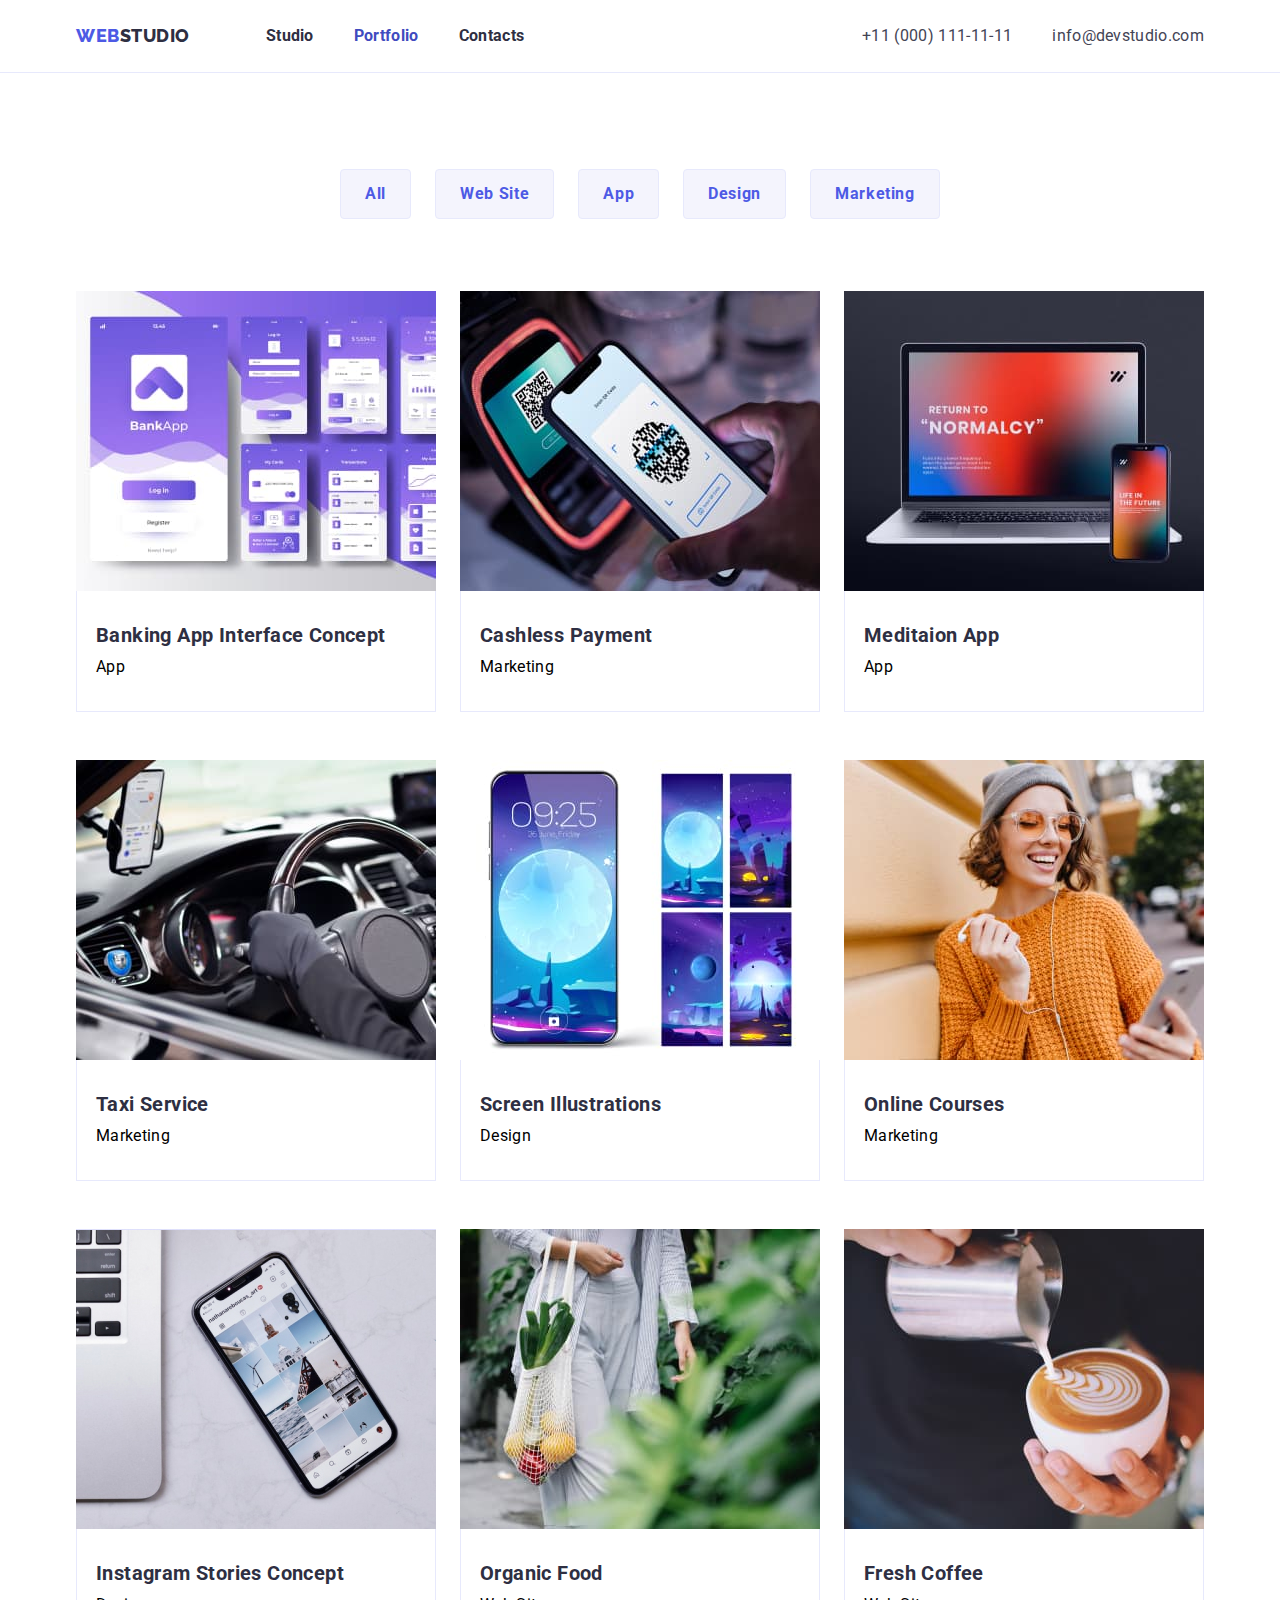
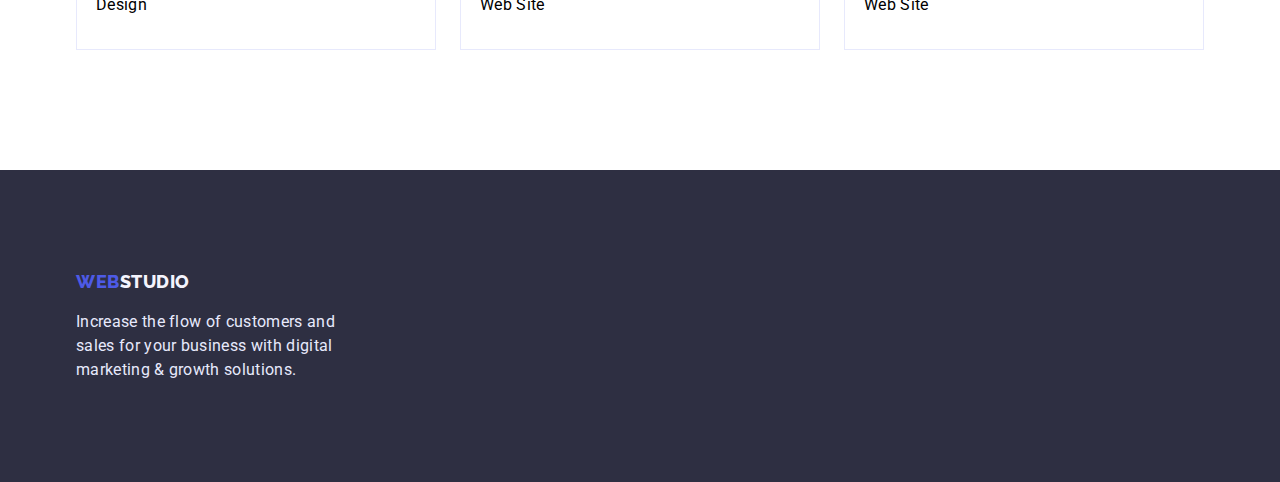
==== portfolio.html @ 806534f1 "Initial commit" ====
<!DOCTYPE html>
<html lang="en">
	<head>
		<meta charset="UTF-8" />
		<meta http-equiv="X-UA-Compatible" content="IE=edge" />
		<meta name="viewport" content="width=device-width, initial-scale=1.0" />
		<title>Портфоліо</title>
		<link rel="stylesheet" href="./css/normalize.css">
		<link rel="stylesheet" href="./css/styles.css" />
		<link rel="prdeconnect" href="https://fonts.googleapis.com" />
		<link rel="preconnect" href="https://fonts.gstatic.com" crossorigin />
		<link
			href="https://fonts.googleapis.com/css2?family=Raleway:wght@800&family=Roboto:wght@400;500;700;900&display=swap"
			rel="stylesheet" />
	</head>
	<body>
		<header class="header">
			<div class="header-container container">
				<nav class="header-menu">
					<a class="header-logo link" href="./index.html">
						<span>Web</span>
						Studio
					</a>
					<ul class="header-list list">
						<li class="header-item">
							<a class="header-link link" href="./index.html">Studio</a>
						</li>
						<li>
							<a class="header-link link current" href="./portfolio.html">Portfolio</a>
						</li>
						<li>
							<a class="header-link link" href="">Contacts</a>
						</li>
					</ul>
				</nav>
				<ul class="header-contacts list">
					<li>
						<a class="header-contacts-link link" href="tel:+11(000)111-11-11">+11 (000) 111-11-11</a>
					</li>
					<li>
						<a class="header-contacts-link link" href="mailto:info@devstudio.com">info@devstudio.com</a>
					</li>
				</ul>
			</div>
		</header>
		<main>
			<section class="portfolio section">
				<div class="portfolio-container container">
					<h1 class="portfolio-title hidden">Portfolio</h1>
					<ul class="portfolio-menu list">
						<li class="portfolio-menu-item">
							<button class="portfolio-menu-btn " type="button">All</button>
						</li>
						<li class="portfolio-menu-item">
							<button class="portfolio-menu-btn" type="button">Web Site</button>
						</li>
						<li class="portfolio-menu-item">
							<button class="portfolio-menu-btn" type="button">App</button>
						</li>
						<li class="portfolio-menu-item">
							<button class="portfolio-menu-btn" type="button">Design</button>
						</li>
						<li class="portfolio-menu-item">
							<button class="portfolio-menu-btn" type="button">Marketing</button>
						</li>
					</ul>
					<h2 class="portfolio-subtitle hidden">Portfolio List</h2>
					<ul  class="portfolio-list list">
						<li class="portfolio-list-item">
							<img src="./img/portfolio/portfolio-photo01.jpg" alt="Banking App Interface Concept" width="360" height="300px" />
							<div class="portfolio-list-wrap">
								<h3 class="portfolio-list-title subtitle">Banking App Interface Concept</h3>
								<p class="portfolio-list-text text">App</p>
							</div>
						</li>
						<li class="portfolio-list-item">
							<img src="./img/portfolio/portfolio-photo02.jpg" alt="Cashless Payment" width="360" height="300px"/>
							<div class="portfolio-list-wrap">
								<h3 class="portfolio-list-title subtitle">Cashless Payment</h3>
								<p class="portfolio-list-text text">Marketing</p>
							</div>
						</li>
						<li class="portfolio-list-item">
							<img src="./img/portfolio/portfolio-photo03.jpg" alt="Meditaion App" width="360" height="300px"/>
							<div class="portfolio-list-wrap">
								<h3 class="portfolio-list-title subtitle">Meditaion App</h3>
								<p class="portfolio-list-text text">App</p>
							</div>
						</li>
						<li class="portfolio-list-item">
							<img src="./img/portfolio/portfolio-photo04.jpg" alt="Taxi Service" width="360" height="300px"/>
							<div class="portfolio-list-wrap">
								<h3 class="portfolio-list-title subtitle">Taxi Service</h3>
								<p class="portfolio-list-text text">Marketing</p>
							</div>
						</li>
						<li class="portfolio-list-item">
							<img src="./img/portfolio/portfolio-photo05.jpg" alt="Screen Illustrations" width="360" height="300px"/>
							<div class="portfolio-list-wrap">
								<h3 class="portfolio-list-title subtitle">Screen Illustrations</h3>
								<p class="portfolio-list-text text">Design</p>
							</div>
						</li>
						<li class="portfolio-list-item">
							<img src="./img/portfolio/portfolio-photo06.jpg" alt="Online Courses" width="360" height="300px"/>
							<div class="portfolio-list-wrap">
								<h3 class="portfolio-list-title subtitle">Online Courses</h3>
								<p class="portfolio-list-text text">Marketing</p>
							</div>
						</li>
						<li class="portfolio-list-item">
							<img src="./img/portfolio/portfolio-photo07.jpg" alt="Instagram Stories Concept" width="360" height="300px"/>
							<div class="portfolio-list-wrap">
								<h3 class="portfolio-list-title subtitle">Instagram Stories Concept</h3>
								<p class="portfolio-list-text text">Design</p>
							</div>
						</li>
						<li class="portfolio-list-item">
							<img src="./img/portfolio/portfolio-photo08.jpg" alt="Organic Food" width="360" height="300px"/>
							<div class="portfolio-list-wrap">
								<h3 class="portfolio-list-title subtitle">Organic Food</h3>
								<p class="portfolio-list-text text">Web Site</p>
							</div>
						</li>
						<li class="portfolio-list-item">
							<img src="./img/portfolio/portfolio-photo09.jpg" alt="Fresh Coffee" width="360" height="300px"/>
							<div class="portfolio-list-wrap">
								<h3 class="portfolio-list-title subtitle">Fresh Coffee</h3>
								<p class="portfolio-list-text text">Web Site</p>
							</div>
						</li>
					</ul>
				</div>
			</section>
		</main>
		<footer class="footer">
			<div class="footer-container container	">
				<a class="footer-logo link" href="./index.html">
					<span>Web</span>
					Studio
				</a>
				<p class="footer-text text">
					Increase the flow of customers and sales for your business with digital marketing & growth solutions.
				</p>
			</div>
		</footer>
	</body>
</html>
---- css/styles.css ----
:root {
	--primary-brand: #4d5ae5;
	--dark: #2e2f42;
	--success: #31d0aa;
	--text: #434455;
	--subtitle: #8e8f99;
	--accent: #e7e9fc;
	--light: #f4f4fd;
	--active: #404bbf;
	--white: #fff;
}

p,
h1,
h2,
h3,
h4,
h5,
h6 {
	margin: 0;
}
ul,
ol{
	margin: 0;
	padding-left: 0;
	list-style: none;
}
button {
	padding: 0;
	border: none;
	border-radius: 4px;
	display: block;
}
img{
	display: block;
	max-width: 100%;
	height: auto;
}
body {
	font-family: "Roboto", sans-serif;
	color: var(--text-color);
	font-size: 16px;
}
.hidden {
	position: absolute;
	width: 1px;
	height: 1px;
	margin: -1px;
	border: 0;
	padding: 0;

	white-space: nowrap;
	clip-path: inset(100%);
	clip: rect(0 0 0 0);
	overflow: hidden;
}
.link {
	text-decoration: none;
}
.title {
	font-size: 36px;
	line-height: 1.11;
	letter-spacing: 0.02em;
	color: var(--dark);
}
.subtitle {
	font-size: 20px;
	line-height: 1.2;
	letter-spacing: 0.02em;
	color: var(--dark);
}
.text {
	line-height: 1.5;
	letter-spacing: 0.02em;
}
.container{
	max-width: 1158px;
	padding: 0 15px;
	margin: 0 auto;
}

/* ----------------HEADER------------- */

.header {
	border-bottom: 1px solid #E7E9FC;
	padding-top: 24px;	
	padding-bottom: 24px;
}
.header-container {
	display: flex;
	align-items: center;
	
}

.header-menu {
	display: flex;
	gap: 76px;
	align-items: center;
	margin-right: auto;
}
.header-logo {
	display: flex;
	font-family: "Raleway", sans-serif;
	font-weight: 800;
	font-size: 18px;
	line-height: 1.33;
	letter-spacing: 0.03em;
	text-transform: uppercase;
	color: var(--dark);
}
span {
	font-family: "Raleway", sans-serif;
	font-weight: 800;
	font-size: 18px;
	line-height: 1.33;
	letter-spacing: 0.03em;
	color: var(--primary-brand);
	
}
.header-list {
	display: flex;
	gap: 40px;
}

.header-item {
}
.header-link {
	font-weight: 700;
	line-height: 1.5;
	letter-spacing: 0.02em;
	color: var(--dark);
}
.current{
	color: var(--active);
}
.header-link:hover,
.header-link:focus {
	color: var(--primary-brand);
}
.header-contacts {
	display: flex;
	gap: 40px;
}
.header-contacts-link {
	line-height: 1.5;
	letter-spacing: 0.02em;
	color: var(--text);
}
.header-contacts-link:hover,
.header-contacts-link:focus {
	color: var(--primary-brand);
}
/* -------HERO------- */

.hero {
	background-color: var(--dark);
	padding-bottom: 188px;
	padding-top: 188px;
	text-align: center;
}
.hero-container {
	
}
.hero-title {
	font-size: 56px;
	line-height: 1.07;
	letter-spacing: 0.02em;
	color: var(--white);
	margin: 0 auto;
	margin-bottom: 48px;
	max-width: 500px;
}
.hero-button {
	font-family: inherit;
	font-weight: 700;
	font-size: 16px;
	line-height: 1.18;
	letter-spacing: 0.02em;
	color: var(--white);
	background-color: var(--primary-brand);
	box-shadow: 0px 4px 4px rgba(0, 0, 0, 0.15);
	border-radius: 4px;
	padding: 16px 32px;
	cursor: pointer;
	margin: 0 auto;
}
.hero-button:hover,
.hero-button:focus {
	background-color: var(--active);
}

/* -----------BENEFITS--------- */

.benefits {
	padding: 120px 0;
}
.benefits-container {
	
}
.benefits-title {
}
.benefits-list {
	display: flex;
	gap: 24px;
}
.benefits-item {
	max-width: 264px;
}
.benefits-item-title {
	margin-bottom: 8px;
}
.benefits-item-text {
}

/* -----------ABOUT--------- */

.about {
	padding-bottom: 120px;
}
.about-container {
	
}
.about-title {
	text-align: center;
	margin-bottom: 72px;
}
.about-list {
	display: flex;
	flex-wrap: wrap;
	gap: 24px;
}
.about-item {
	
}

/* -----------TEAM--------- */

.team {
	background-color: var(--light);
	padding: 120px 0;
}
.team-container {
}
.team-title {
	text-align: center;
	margin-bottom: 72px;
}

.team-list {
	display: flex;
	gap: 24px;
}
.team-list-wrap{
	padding: 32px 0;
	text-align: center;
}
.team-list-item {
	background-color: #fff;
	text-align: center;
	border-radius: 0px 0px 4px 4px;
}

.team-list-title {
	margin-bottom: 8px;
}

.team-list-text {
	
}


/* -----------FOOTER--------- */

.footer {
	background-color: var(--dark);
	padding-top: 100px;
	padding-bottom: 100px;	
}
.footer-container {
	
}
.footer-logo {
	display: flex;
	font-family: "Raleway", sans-serif;
	font-weight: 800;
	font-size: 18px;
	line-height: 1.33;
	letter-spacing: 0.03em;
	text-transform: uppercase;
	color: var(--light);
	margin-bottom: 16px;
}
.footer-text {
	color: var(--accent);
	max-width: 264px;
}

/* -----------PORTFOLIO--------- */

.portfolio {
	padding-top: 96px;
	padding-bottom: 120px;
}
.portfolio-container {
}
.portfolio-menu {
	display: flex;
	gap: 24px;
	justify-content: center;
	margin-bottom: 72px;
}
.portfolio-menu-item {
}
.portfolio-menu-btn {
	font-family: inherit;
	font-weight: 700;
	font-size: 16px;
	line-height: 1.5;
	letter-spacing: 0.04em;
	color: var(--primary-brand);
	background-color: var(--light);
	cursor: pointer;
	border: 1px solid #E7E9FC;
	border-radius: 4px;
	padding: 12px 24px;
}
.portfolio-menu-btn:hover,
.portfolio-menu-btn:focus {
	color: var(--white);
	background-color: var(--active);
	box-shadow: 0px 3px 1px rgba(0, 0, 0, 0.1), 0px 2px 1px rgba(0, 0, 0, 0.08), 0px 2px 2px rgba(0, 0, 0, 0.12);
	border-radius: 4px;
	border: none;
}
.portfolio-list {
	display: flex;
	flex-wrap: wrap;
	column-gap: 24px;
	row-gap: 48px;
}
.portfolio-list-item{
	width: calc((100% - 48px) / 3);	
}


.portfolio-list-wrap{
	border: 1px solid #E7E9FC;
	border-top: transparent;
	padding: 32px 19px;
}
.portfolio-list-title {
	margin-bottom: 8px;
}	
.portfolio-list-text {
	
}
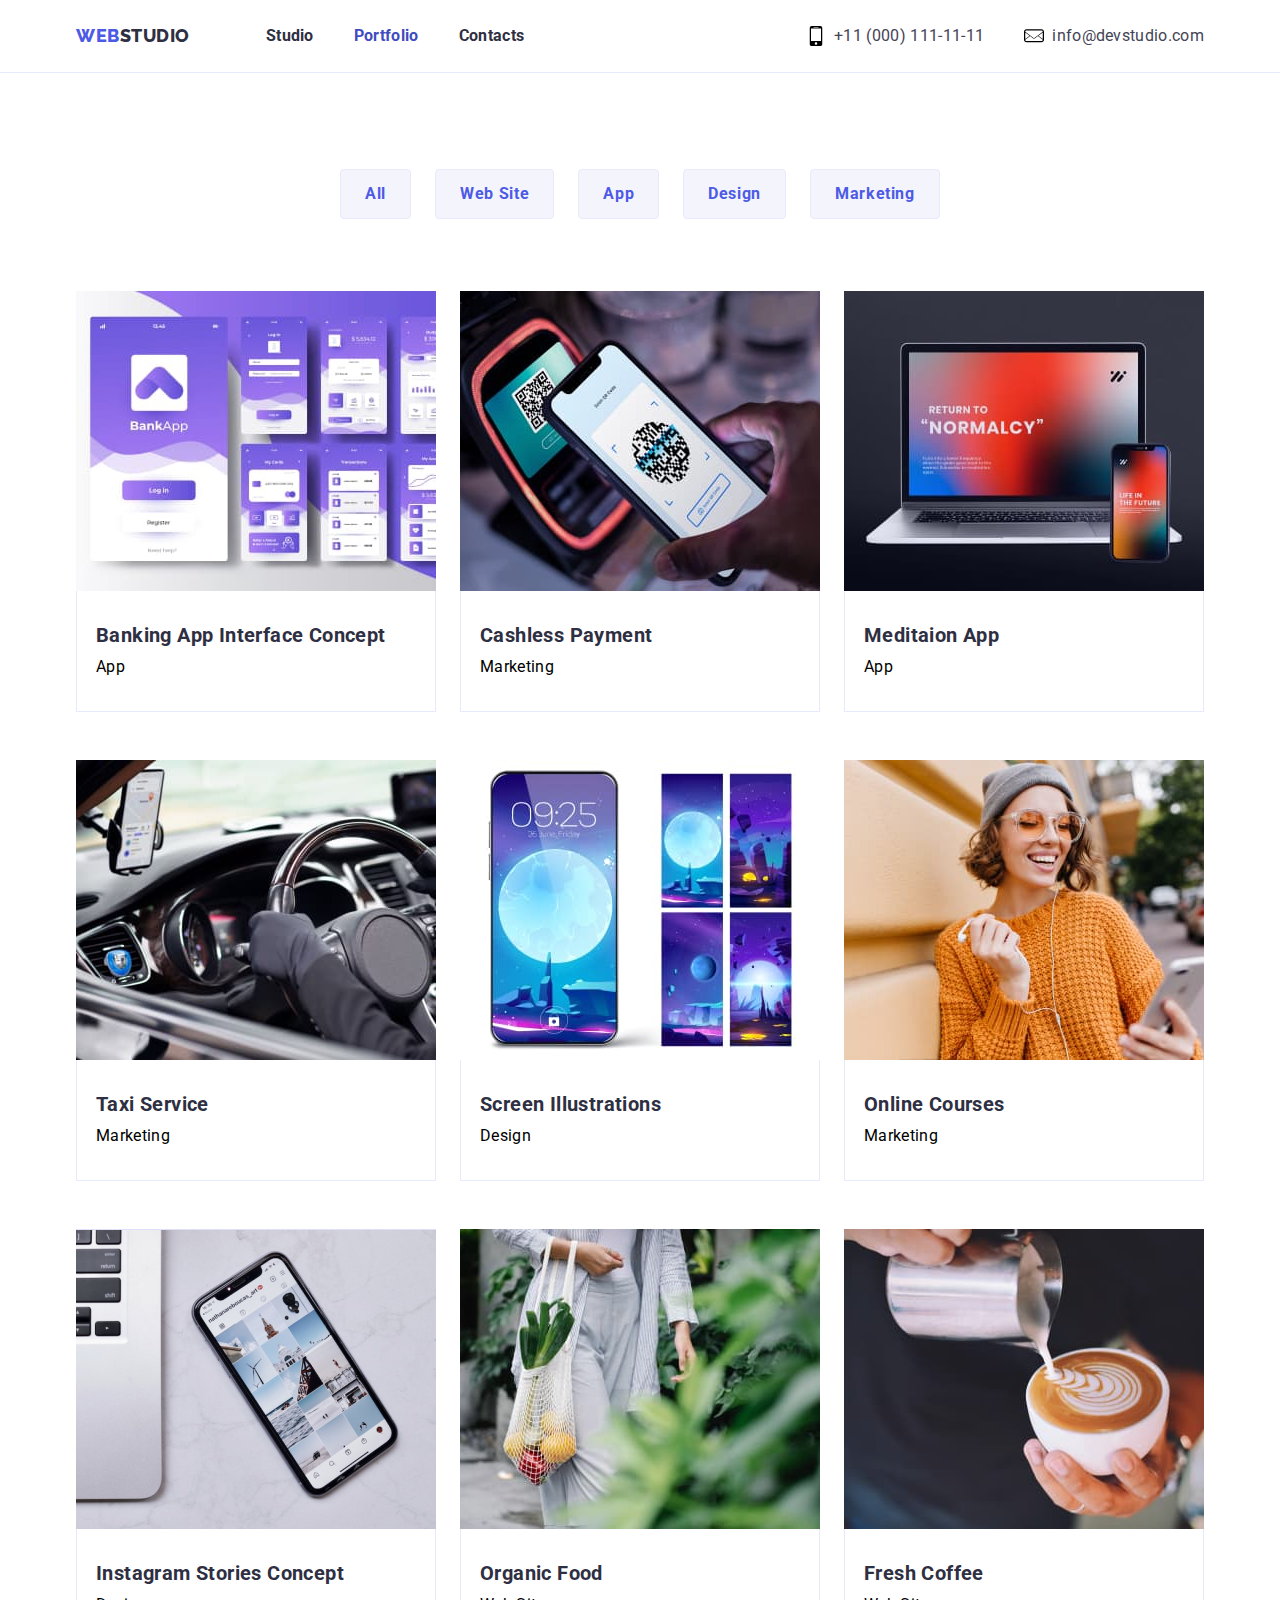
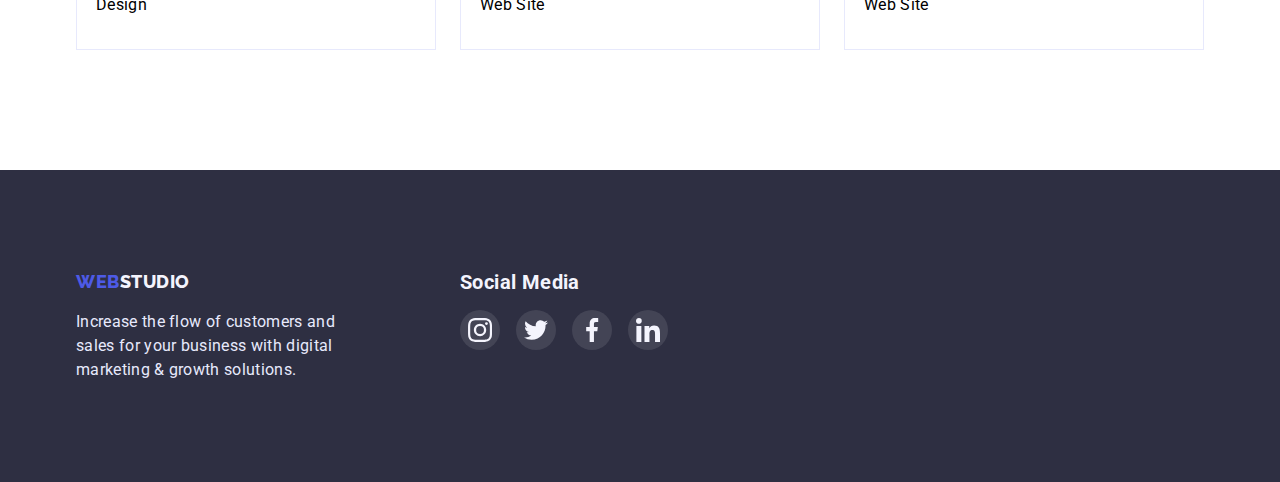
==== commit 920471fc: "Summary" ====
--- a/portfolio.html
+++ b/portfolio.html
@@ -5,7 +5,7 @@
 		<meta http-equiv="X-UA-Compatible" content="IE=edge" />
 		<meta name="viewport" content="width=device-width, initial-scale=1.0" />
 		<title>Портфоліо</title>
-		<link rel="stylesheet" href="./css/normalize.css">
+		<link rel="stylesheet" href="./css/normalize.css" />
 		<link rel="stylesheet" href="./css/styles.css" />
 		<link rel="prdeconnect" href="https://fonts.googleapis.com" />
 		<link rel="preconnect" href="https://fonts.gstatic.com" crossorigin />
@@ -14,7 +14,7 @@
 			rel="stylesheet" />
 	</head>
 	<body>
-		<header class="header">
+		<header class="header line">
 			<div class="header-container container">
 				<nav class="header-menu">
 					<a class="header-logo link" href="./index.html">
@@ -26,7 +26,7 @@
 							<a class="header-link link" href="./index.html">Studio</a>
 						</li>
 						<li>
-							<a class="header-link link current" href="./portfolio.html">Portfolio</a>
+							<a class="header-link link  current" href="./portfolio.html">Portfolio</a>
 						</li>
 						<li>
 							<a class="header-link link" href="">Contacts</a>
@@ -34,10 +34,10 @@
 					</ul>
 				</nav>
 				<ul class="header-contacts list">
-					<li>
+					<li class="header-contacts-item">
 						<a class="header-contacts-link link" href="tel:+11(000)111-11-11">+11 (000) 111-11-11</a>
 					</li>
-					<li>
+					<li class="header-contacts-item">
 						<a class="header-contacts-link link" href="mailto:info@devstudio.com">info@devstudio.com</a>
 					</li>
 				</ul>
@@ -49,7 +49,7 @@
 					<h1 class="portfolio-title hidden">Portfolio</h1>
 					<ul class="portfolio-menu list">
 						<li class="portfolio-menu-item">
-							<button class="portfolio-menu-btn " type="button">All</button>
+							<button class="portfolio-menu-btn" type="button">All</button>
 						</li>
 						<li class="portfolio-menu-item">
 							<button class="portfolio-menu-btn" type="button">Web Site</button>
@@ -65,65 +65,73 @@
 						</li>
 					</ul>
 					<h2 class="portfolio-subtitle hidden">Portfolio List</h2>
-					<ul  class="portfolio-list list">
+					<ul class="portfolio-list list">
 						<li class="portfolio-list-item">
-							<img src="./img/portfolio/portfolio-photo01.jpg" alt="Banking App Interface Concept" width="360" height="300px" />
+							<img
+								src="./img/portfolio/portfolio-photo01.jpg"
+								alt="Banking App Interface Concept"
+								width="360"
+								height="300px" />
 							<div class="portfolio-list-wrap">
 								<h3 class="portfolio-list-title subtitle">Banking App Interface Concept</h3>
 								<p class="portfolio-list-text text">App</p>
 							</div>
 						</li>
 						<li class="portfolio-list-item">
-							<img src="./img/portfolio/portfolio-photo02.jpg" alt="Cashless Payment" width="360" height="300px"/>
+							<img src="./img/portfolio/portfolio-photo02.jpg" alt="Cashless Payment" width="360" height="300px" />
 							<div class="portfolio-list-wrap">
 								<h3 class="portfolio-list-title subtitle">Cashless Payment</h3>
 								<p class="portfolio-list-text text">Marketing</p>
 							</div>
 						</li>
 						<li class="portfolio-list-item">
-							<img src="./img/portfolio/portfolio-photo03.jpg" alt="Meditaion App" width="360" height="300px"/>
+							<img src="./img/portfolio/portfolio-photo03.jpg" alt="Meditaion App" width="360" height="300px" />
 							<div class="portfolio-list-wrap">
 								<h3 class="portfolio-list-title subtitle">Meditaion App</h3>
 								<p class="portfolio-list-text text">App</p>
 							</div>
 						</li>
 						<li class="portfolio-list-item">
-							<img src="./img/portfolio/portfolio-photo04.jpg" alt="Taxi Service" width="360" height="300px"/>
+							<img src="./img/portfolio/portfolio-photo04.jpg" alt="Taxi Service" width="360" height="300px" />
 							<div class="portfolio-list-wrap">
 								<h3 class="portfolio-list-title subtitle">Taxi Service</h3>
 								<p class="portfolio-list-text text">Marketing</p>
 							</div>
 						</li>
 						<li class="portfolio-list-item">
-							<img src="./img/portfolio/portfolio-photo05.jpg" alt="Screen Illustrations" width="360" height="300px"/>
+							<img src="./img/portfolio/portfolio-photo05.jpg" alt="Screen Illustrations" width="360" height="300px" />
 							<div class="portfolio-list-wrap">
 								<h3 class="portfolio-list-title subtitle">Screen Illustrations</h3>
 								<p class="portfolio-list-text text">Design</p>
 							</div>
 						</li>
 						<li class="portfolio-list-item">
-							<img src="./img/portfolio/portfolio-photo06.jpg" alt="Online Courses" width="360" height="300px"/>
+							<img src="./img/portfolio/portfolio-photo06.jpg" alt="Online Courses" width="360" height="300px" />
 							<div class="portfolio-list-wrap">
 								<h3 class="portfolio-list-title subtitle">Online Courses</h3>
 								<p class="portfolio-list-text text">Marketing</p>
 							</div>
 						</li>
 						<li class="portfolio-list-item">
-							<img src="./img/portfolio/portfolio-photo07.jpg" alt="Instagram Stories Concept" width="360" height="300px"/>
+							<img
+								src="./img/portfolio/portfolio-photo07.jpg"
+								alt="Instagram Stories Concept"
+								width="360"
+								height="300px" />
 							<div class="portfolio-list-wrap">
 								<h3 class="portfolio-list-title subtitle">Instagram Stories Concept</h3>
 								<p class="portfolio-list-text text">Design</p>
 							</div>
 						</li>
 						<li class="portfolio-list-item">
-							<img src="./img/portfolio/portfolio-photo08.jpg" alt="Organic Food" width="360" height="300px"/>
+							<img src="./img/portfolio/portfolio-photo08.jpg" alt="Organic Food" width="360" height="300px" />
 							<div class="portfolio-list-wrap">
 								<h3 class="portfolio-list-title subtitle">Organic Food</h3>
 								<p class="portfolio-list-text text">Web Site</p>
 							</div>
 						</li>
 						<li class="portfolio-list-item">
-							<img src="./img/portfolio/portfolio-photo09.jpg" alt="Fresh Coffee" width="360" height="300px"/>
+							<img src="./img/portfolio/portfolio-photo09.jpg" alt="Fresh Coffee" width="360" height="300px" />
 							<div class="portfolio-list-wrap">
 								<h3 class="portfolio-list-title subtitle">Fresh Coffee</h3>
 								<p class="portfolio-list-text text">Web Site</p>
@@ -134,14 +142,49 @@
 			</section>
 		</main>
 		<footer class="footer">
-			<div class="footer-container container	">
-				<a class="footer-logo link" href="./index.html">
-					<span>Web</span>
-					Studio
-				</a>
-				<p class="footer-text text">
-					Increase the flow of customers and sales for your business with digital marketing & growth solutions.
-				</p>
+			<div class="footer-container container">
+				<div class="footer-wrap">
+					<a class="footer-logo link" href="./index.html">
+						<span>Web</span>
+						Studio
+					</a>
+					<p class="footer-text text">
+						Increase the flow of customers and sales for your business with digital marketing & growth solutions.
+					</p>
+					</div>
+				<div class="footer-soc">
+						<h2 class="footer-title subtitle">Social Media</h2>
+					<ul class="footer-list">
+						<li class="footer-item">
+							<a href="" class="footer-link">
+								<svg class="footer-icon"  width="24" height="24">
+									<use href="./img/symbol-defs .svg#icon-instagram"></use>
+								</svg>
+							</a>
+						</li>
+						<li class="footer-item">
+							<a href="" class="footer-link" >
+								<svg class="footer-icon" width="24" height="24">
+									<use href="./img/symbol-defs .svg#icon-twitter"></use>
+								</svg>
+							</a>
+						</li>
+						<li class="footer-item">
+							<a href="" class="footer-link" >
+								<svg class="footer-icon" width="24" height="24">
+									<use href="./img/symbol-defs .svg#icon-facebook"></use>
+								</svg>
+							</a>
+						</li>
+						<li class="footer-item">
+							<a href="" class="footer-link" >
+								<svg class="footer-icon" width="24" height="24">
+									<use href="./img/symbol-defs .svg#icon-linkedin"></use>
+								</svg>
+							</a>
+						</li>
+					</ul>
+				</div>
 			</div>
 		</footer>
 	</body>
--- a/css/styles.css
+++ b/css/styles.css
@@ -8,6 +8,8 @@
 	--light: #f4f4fd;
 	--active: #404bbf;
 	--white: #fff;
+	--social-hover: #404BBF;
+
 }
 
 p,
@@ -62,6 +64,7 @@
 	line-height: 1.11;
 	letter-spacing: 0.02em;
 	color: var(--dark);
+	text-align: center;
 }
 .subtitle {
 	font-size: 20px;
@@ -78,11 +81,12 @@
 	padding: 0 15px;
 	margin: 0 auto;
 }
-
+.line{
+	border-bottom: 1px solid #E7E9FC;
+}
 /* ----------------HEADER------------- */
 
 .header {
-	border-bottom: 1px solid #E7E9FC;
 	padding-top: 24px;	
 	padding-bottom: 24px;
 }
@@ -140,12 +144,38 @@
 .header-contacts {
 	display: flex;
 	gap: 40px;
+	
+}
+.header-contacts-item{
+	display: flex;
+	align-items: center;
+}
+.header-contacts-item:last-child::before{
+	content: '';
+	display: inline-block;
+	background-image: url('../img/svg/mail.svg');
+	background-size: contain;
+	margin-right: 8px;	
+	width: 20px;
+	height: 20px;
+}
+.header-contacts-item::before{
+	content: '';
+	display: inline-block;
+	background-image: url('../img/svg/mobile.svg');
+	background-size: contain;
+	margin-right: 8px;	
+	width: 20px;
+	height: 20px;
 }
 .header-contacts-link {
 	line-height: 1.5;
 	letter-spacing: 0.02em;
 	color: var(--text);
-}
+	
+}
+
+
 .header-contacts-link:hover,
 .header-contacts-link:focus {
 	color: var(--primary-brand);
@@ -157,6 +187,9 @@
 	padding-bottom: 188px;
 	padding-top: 188px;
 	text-align: center;
+	background-image: linear-gradient(rgba(46, 47, 66, 0.7), rgba(46, 47, 66, 0.7)), url(../img/hero/people-office.jpg);
+	max-width: 1440px;
+	margin: 0 auto;
 }
 .hero-container {
 	
@@ -202,6 +235,7 @@
 .benefits-list {
 	display: flex;
 	gap: 24px;
+	flex-wrap: wrap;
 }
 .benefits-item {
 	max-width: 264px;
@@ -210,6 +244,17 @@
 	margin-bottom: 8px;
 }
 .benefits-item-text {
+}
+.benefits-item-div {
+	background: #F4F4FD;
+	border-radius: 4px;
+	max-width: 264px;
+	padding: 24px 100px;
+	/* or using height*/
+	margin-bottom: 8px;
+}
+.benefits-item-icon{
+
 }
 
 /* -----------ABOUT--------- */
@@ -249,23 +294,93 @@
 .team-list {
 	display: flex;
 	gap: 24px;
+	flex-wrap: wrap;
 }
 .team-list-wrap{
 	padding: 32px 0;
 	text-align: center;
+	border-radius: 0px 0px 4px 4px;
+	background-color: #fff;
 }
 .team-list-item {
-	background-color: #fff;
-	text-align: center;
-	border-radius: 0px 0px 4px 4px;
-}
-
+	box-shadow: 0px 1px 6px rgba(46, 47, 66, 0.08), 0px 1px 1px rgba(46, 47, 66, 0.16), 0px 2px 1px rgba(46, 47, 66, 0.08);
+}
+.team-list-item > img{
+	height: 260px;
+}
 .team-list-title {
 	margin-bottom: 8px;
 }
-
-.team-list-text {
-	
+.team-list-text{
+	margin-bottom: 8px;		
+}
+.team-list-links {
+	display: flex;
+	gap: 24px;
+	max-width: 232px;
+	background-color: #fff;
+	margin: 0 auto;
+}
+.team-link-item{
+	border-radius: 50%;
+	width: 40px;
+	height: 40px;
+	background: var(--primary-brand);
+}
+.team-list-link {
+	width: 100%;
+	height: 100%;	
+	border-radius: 50%;
+	display: flex;
+	align-items: center;
+	justify-content: center;
+}
+.team-list-link:hover,
+.team-list-link:focus{
+	background-color: var(--social-hover);
+}
+.team-list-icon {
+	fill: var(--light);
+}
+
+/* -----------CUSTOMERS--------- */
+
+.customers{
+	padding-top: 120px;
+	padding-bottom: 120px;	
+}
+.customers-container {
+}
+.container {
+}
+.cistomers-title {
+	margin-bottom: 72px;
+}
+.title {
+}
+.cistomer-list {
+	display: flex;
+	gap: 24px;
+	justify-content: center;
+	
+
+}
+.customers-list-item {
+	width: 168px;
+	height: 88px;
+	border: 1px solid #8E8F99;
+	border-radius: 4px;
+	
+}
+.customers-list-link {
+	width: 100%;
+	height: 100%;
+	display: flex;
+	align-items: center;
+	justify-content: center;
+}
+.customers-list-icon {
+
 }
 
 
@@ -277,7 +392,7 @@
 	padding-bottom: 100px;	
 }
 .footer-container {
-	
+	display: flex;
 }
 .footer-logo {
 	display: flex;
@@ -293,6 +408,41 @@
 .footer-text {
 	color: var(--accent);
 	max-width: 264px;
+}
+.footer-soc{
+	margin-left: 120px;
+}
+.footer-list {
+	display: flex;
+	gap: 16px;
+	
+}
+
+.footer-title{
+	margin-bottom: 16px;
+	color: var(--light);
+}
+.footer-item {
+	
+	width: 40px;
+	height: 40px;
+	background-color: rgba(255, 255, 255, 0.1);
+	border-radius: 50%;
+}
+.footer-link {
+	width: 100%;
+	height: 100%;
+	display: flex;
+	align-items: center;
+	justify-content: center;
+	border-radius: 50%;
+}
+.footer-link:hover,
+.footer-link:focus{
+	background-color: var(--success);
+}
+.footer-icon {
+	fill: var(--light);
 }
 
 /* -----------PORTFOLIO--------- */
@@ -338,16 +488,19 @@
 	column-gap: 24px;
 	row-gap: 48px;
 }
-.portfolio-list-item{
-	width: calc((100% - 48px) / 3);	
-}
-
-
 .portfolio-list-wrap{
 	border: 1px solid #E7E9FC;
 	border-top: transparent;
 	padding: 32px 19px;
 }
+.portfolio-list-item{
+	width: calc((100% - 48px) / 3);	
+}
+.portfolio-list-item:hover{
+	box-shadow: 0px 1px 6px rgba(46, 47, 66, 0.08);
+}
+
+
 .portfolio-list-title {
 	margin-bottom: 8px;
 }	
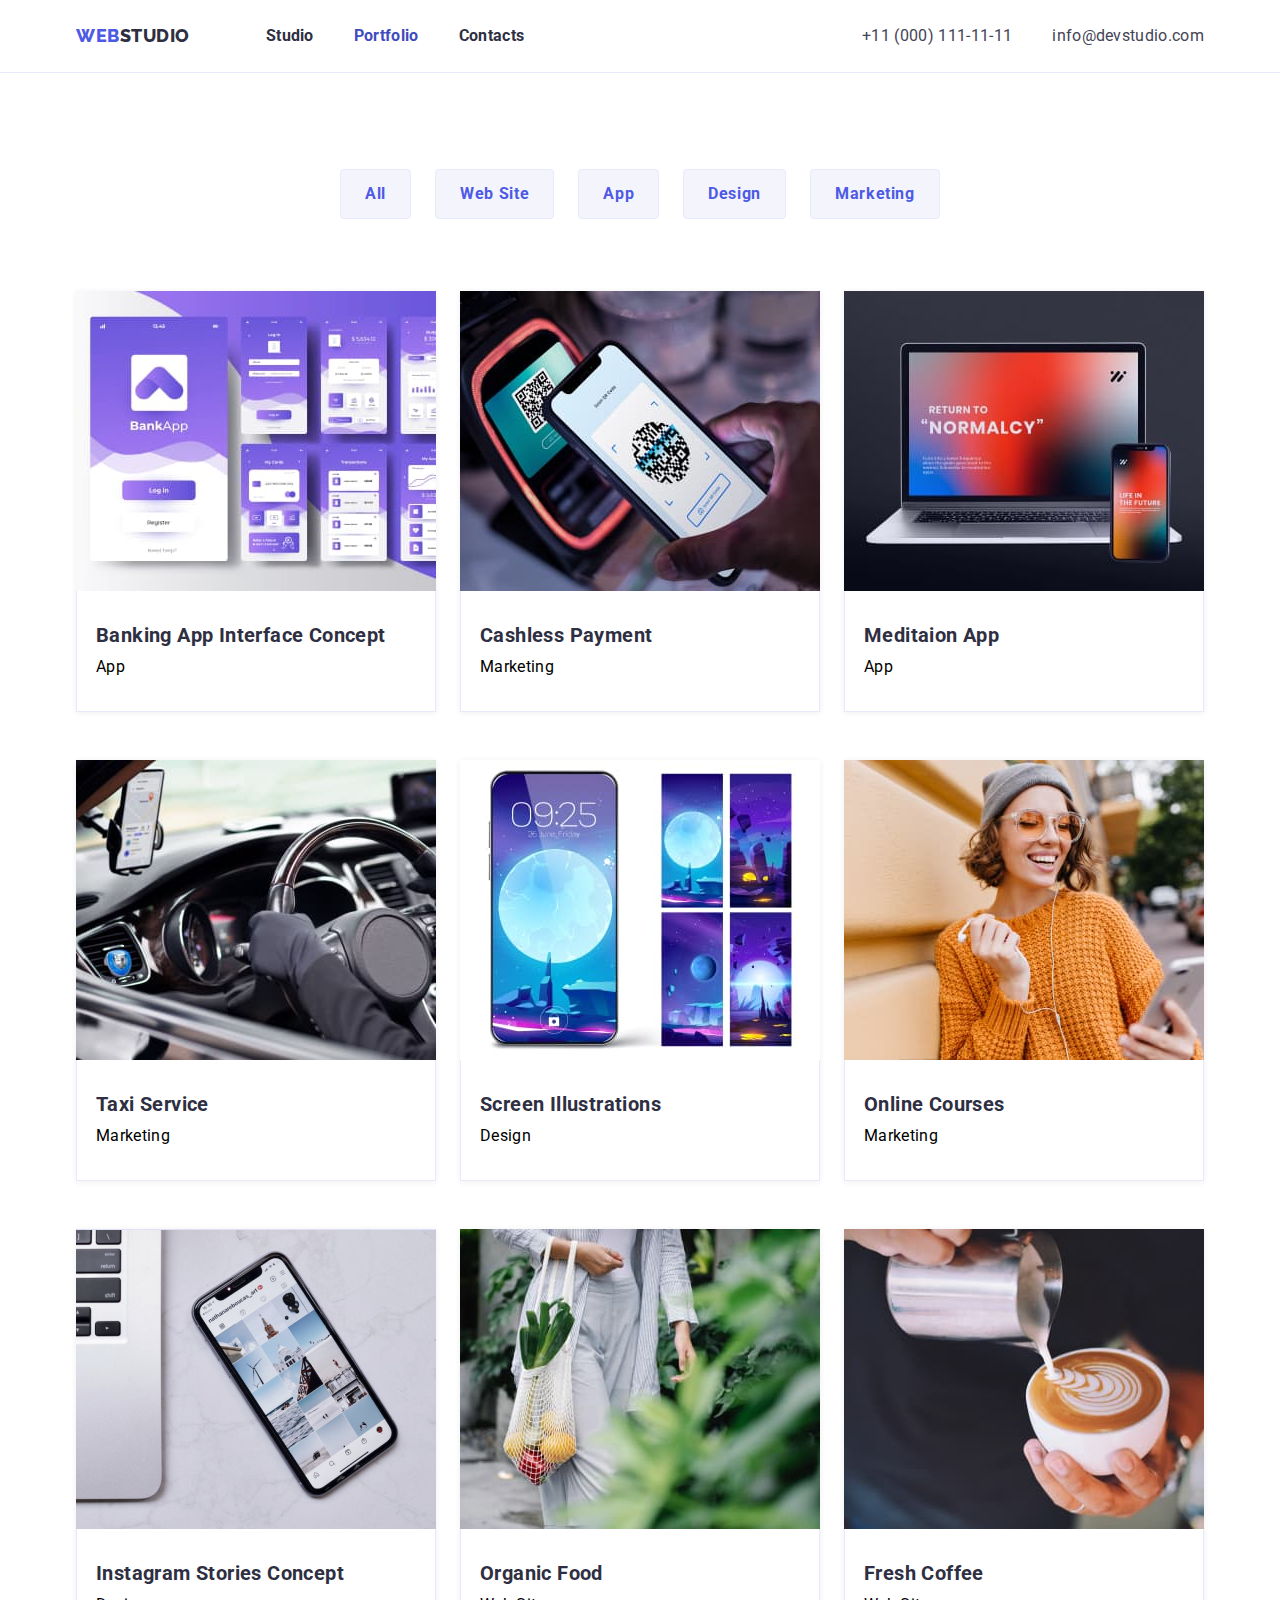
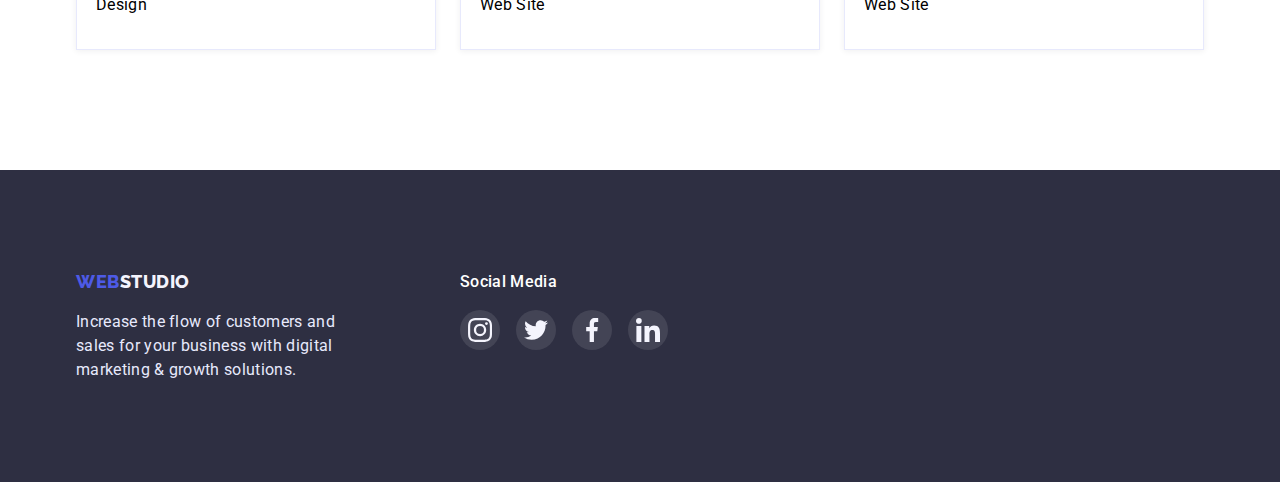
==== commit 4f81ddd2: "Summary02" ====
--- a/portfolio.html
+++ b/portfolio.html
@@ -26,7 +26,7 @@
 							<a class="header-link link" href="./index.html">Studio</a>
 						</li>
 						<li>
-							<a class="header-link link  current" href="./portfolio.html">Portfolio</a>
+							<a class="header-link link current" href="./portfolio.html">Portfolio</a>
 						</li>
 						<li>
 							<a class="header-link link" href="">Contacts</a>
@@ -67,75 +67,97 @@
 					<h2 class="portfolio-subtitle hidden">Portfolio List</h2>
 					<ul class="portfolio-list list">
 						<li class="portfolio-list-item">
-							<img
-								src="./img/portfolio/portfolio-photo01.jpg"
-								alt="Banking App Interface Concept"
-								width="360"
-								height="300px" />
-							<div class="portfolio-list-wrap">
-								<h3 class="portfolio-list-title subtitle">Banking App Interface Concept</h3>
-								<p class="portfolio-list-text text">App</p>
-							</div>
-						</li>
-						<li class="portfolio-list-item">
-							<img src="./img/portfolio/portfolio-photo02.jpg" alt="Cashless Payment" width="360" height="300px" />
-							<div class="portfolio-list-wrap">
-								<h3 class="portfolio-list-title subtitle">Cashless Payment</h3>
-								<p class="portfolio-list-text text">Marketing</p>
-							</div>
-						</li>
-						<li class="portfolio-list-item">
-							<img src="./img/portfolio/portfolio-photo03.jpg" alt="Meditaion App" width="360" height="300px" />
-							<div class="portfolio-list-wrap">
-								<h3 class="portfolio-list-title subtitle">Meditaion App</h3>
-								<p class="portfolio-list-text text">App</p>
-							</div>
-						</li>
-						<li class="portfolio-list-item">
-							<img src="./img/portfolio/portfolio-photo04.jpg" alt="Taxi Service" width="360" height="300px" />
-							<div class="portfolio-list-wrap">
-								<h3 class="portfolio-list-title subtitle">Taxi Service</h3>
-								<p class="portfolio-list-text text">Marketing</p>
-							</div>
-						</li>
-						<li class="portfolio-list-item">
-							<img src="./img/portfolio/portfolio-photo05.jpg" alt="Screen Illustrations" width="360" height="300px" />
-							<div class="portfolio-list-wrap">
-								<h3 class="portfolio-list-title subtitle">Screen Illustrations</h3>
-								<p class="portfolio-list-text text">Design</p>
-							</div>
-						</li>
-						<li class="portfolio-list-item">
-							<img src="./img/portfolio/portfolio-photo06.jpg" alt="Online Courses" width="360" height="300px" />
-							<div class="portfolio-list-wrap">
-								<h3 class="portfolio-list-title subtitle">Online Courses</h3>
-								<p class="portfolio-list-text text">Marketing</p>
-							</div>
-						</li>
-						<li class="portfolio-list-item">
-							<img
-								src="./img/portfolio/portfolio-photo07.jpg"
-								alt="Instagram Stories Concept"
-								width="360"
-								height="300px" />
-							<div class="portfolio-list-wrap">
-								<h3 class="portfolio-list-title subtitle">Instagram Stories Concept</h3>
-								<p class="portfolio-list-text text">Design</p>
-							</div>
-						</li>
-						<li class="portfolio-list-item">
-							<img src="./img/portfolio/portfolio-photo08.jpg" alt="Organic Food" width="360" height="300px" />
-							<div class="portfolio-list-wrap">
-								<h3 class="portfolio-list-title subtitle">Organic Food</h3>
-								<p class="portfolio-list-text text">Web Site</p>
-							</div>
-						</li>
-						<li class="portfolio-list-item">
-							<img src="./img/portfolio/portfolio-photo09.jpg" alt="Fresh Coffee" width="360" height="300px" />
-							<div class="portfolio-list-wrap">
-								<h3 class="portfolio-list-title subtitle">Fresh Coffee</h3>
-								<p class="portfolio-list-text text">Web Site</p>
-							</div>
+							<a href="" class="portfolio-list-link link">
+								<img
+									src="./img/portfolio/portfolio-photo01.jpg"
+									alt="Banking App Interface Concept"
+									width="360"
+									height="300px" />
+								<div class="portfolio-list-wrap">
+									<h3 class="portfolio-list-title subtitle">Banking App Interface Concept</h3>
+									<p class="portfolio-list-text text">App</p>
+								</div>
+							</a>
+						</li>
+						<li class="portfolio-list-item">
+							<a href="" class="portfolio-list-link link">
+								<img src="./img/portfolio/portfolio-photo02.jpg" alt="Cashless Payment" width="360" height="300px" />
+								<div class="portfolio-list-wrap">
+									<h3 class="portfolio-list-title subtitle">Cashless Payment</h3>
+									<p class="portfolio-list-text text">Marketing</p>
+								</div>
+							</a>
+						</li>
+						<li class="portfolio-list-item">
+							<a href="" class="portfolio-list-link link">
+								<img src="./img/portfolio/portfolio-photo03.jpg" alt="Meditaion App" width="360" height="300px" />
+								<div class="portfolio-list-wrap">
+									<h3 class="portfolio-list-title subtitle">Meditaion App</h3>
+									<p class="portfolio-list-text text">App</p>
+								</div>
+							</a>
+						</li>
+						<li class="portfolio-list-item">
+							<a href="" class="portfolio-list-link link">
+								<img src="./img/portfolio/portfolio-photo04.jpg" alt="Taxi Service" width="360" height="300px" />
+								<div class="portfolio-list-wrap">
+									<h3 class="portfolio-list-title subtitle">Taxi Service</h3>
+									<p class="portfolio-list-text text">Marketing</p>
+								</div>
+							</a>
+						</li>
+						<li class="portfolio-list-item">
+							<a href="" class="portfolio-list-link link">
+								<img
+									src="./img/portfolio/portfolio-photo05.jpg"
+									alt="Screen Illustrations"
+									width="360"
+									height="300px" />
+								<div class="portfolio-list-wrap">
+									<h3 class="portfolio-list-title subtitle">Screen Illustrations</h3>
+									<p class="portfolio-list-text text">Design</p>
+								</div>
+							</a>
+						</li>
+						<li class="portfolio-list-item">
+							<a href="" class="portfolio-list-link link">
+								<img src="./img/portfolio/portfolio-photo06.jpg" alt="Online Courses" width="360" height="300px" />
+								<div class="portfolio-list-wrap">
+									<h3 class="portfolio-list-title subtitle">Online Courses</h3>
+									<p class="portfolio-list-text text">Marketing</p>
+								</div>
+							</a>
+						</li>
+						<li class="portfolio-list-item">
+							<a href="" class="portfolio-list-link link">
+								<img
+									src="./img/portfolio/portfolio-photo07.jpg"
+									alt="Instagram Stories Concept"
+									width="360"
+									height="300px" />
+								<div class="portfolio-list-wrap">
+									<h3 class="portfolio-list-title subtitle">Instagram Stories Concept</h3>
+									<p class="portfolio-list-text text">Design</p>
+								</div>
+							</a>
+						</li>
+						<li class="portfolio-list-item">
+							<a href="" class="portfolio-list-link link">
+								<img src="./img/portfolio/portfolio-photo08.jpg" alt="Organic Food" width="360" height="300px" />
+								<div class="portfolio-list-wrap">
+									<h3 class="portfolio-list-title subtitle">Organic Food</h3>
+									<p class="portfolio-list-text text">Web Site</p>
+								</div>
+							</a>
+						</li>
+						<li class="portfolio-list-item">
+							<a href="" class="portfolio-list-link link">
+								<img src="./img/portfolio/portfolio-photo09.jpg" alt="Fresh Coffee" width="360" height="300px" />
+								<div class="portfolio-list-wrap">
+									<h3 class="portfolio-list-title subtitle">Fresh Coffee</h3>
+									<p class="portfolio-list-text text">Web Site</p>
+								</div>
+							</a>
 						</li>
 					</ul>
 				</div>
@@ -151,33 +173,33 @@
 					<p class="footer-text text">
 						Increase the flow of customers and sales for your business with digital marketing & growth solutions.
 					</p>
-					</div>
+				</div>
 				<div class="footer-soc">
-						<h2 class="footer-title subtitle">Social Media</h2>
+					<h2 class="footer-title subtitle">Social Media</h2>
 					<ul class="footer-list">
 						<li class="footer-item">
 							<a href="" class="footer-link">
-								<svg class="footer-icon"  width="24" height="24">
+								<svg class="footer-icon" width="24" height="24">
 									<use href="./img/symbol-defs .svg#icon-instagram"></use>
 								</svg>
 							</a>
 						</li>
 						<li class="footer-item">
-							<a href="" class="footer-link" >
+							<a href="" class="footer-link">
 								<svg class="footer-icon" width="24" height="24">
 									<use href="./img/symbol-defs .svg#icon-twitter"></use>
 								</svg>
 							</a>
 						</li>
 						<li class="footer-item">
-							<a href="" class="footer-link" >
+							<a href="" class="footer-link">
 								<svg class="footer-icon" width="24" height="24">
 									<use href="./img/symbol-defs .svg#icon-facebook"></use>
 								</svg>
 							</a>
 						</li>
 						<li class="footer-item">
-							<a href="" class="footer-link" >
+							<a href="" class="footer-link">
 								<svg class="footer-icon" width="24" height="24">
 									<use href="./img/symbol-defs .svg#icon-linkedin"></use>
 								</svg>
--- a/css/styles.css
+++ b/css/styles.css
@@ -8,8 +8,7 @@
 	--light: #f4f4fd;
 	--active: #404bbf;
 	--white: #fff;
-	--social-hover: #404BBF;
-
+	--social-hover: #404bbf;
 }
 
 p,
@@ -22,7 +21,7 @@
 	margin: 0;
 }
 ul,
-ol{
+ol {
 	margin: 0;
 	padding-left: 0;
 	list-style: none;
@@ -33,7 +32,7 @@
 	border-radius: 4px;
 	display: block;
 }
-img{
+img {
 	display: block;
 	max-width: 100%;
 	height: auto;
@@ -76,24 +75,23 @@
 	line-height: 1.5;
 	letter-spacing: 0.02em;
 }
-.container{
+.container {
 	max-width: 1158px;
 	padding: 0 15px;
 	margin: 0 auto;
 }
-.line{
-	border-bottom: 1px solid #E7E9FC;
+.line {
+	border-bottom: 1px solid #e7e9fc;
 }
 /* ----------------HEADER------------- */
 
 .header {
-	padding-top: 24px;	
+	padding-top: 24px;
 	padding-bottom: 24px;
 }
 .header-container {
 	display: flex;
 	align-items: center;
-	
 }
 
 .header-menu {
@@ -119,7 +117,6 @@
 	line-height: 1.33;
 	letter-spacing: 0.03em;
 	color: var(--primary-brand);
-	
 }
 .header-list {
 	display: flex;
@@ -134,7 +131,7 @@
 	letter-spacing: 0.02em;
 	color: var(--dark);
 }
-.current{
+.current {
 	color: var(--active);
 }
 .header-link:hover,
@@ -144,13 +141,12 @@
 .header-contacts {
 	display: flex;
 	gap: 40px;
-	
-}
-.header-contacts-item{
+}
+.header-contacts-item {
 	display: flex;
 	align-items: center;
 }
-.header-contacts-item:last-child::before{
+/* .header-contacts-item:last-child::before{
 	content: '';
 	display: inline-block;
 	background-image: url('../img/svg/mail.svg');
@@ -158,8 +154,8 @@
 	margin-right: 8px;	
 	width: 20px;
 	height: 20px;
-}
-.header-contacts-item::before{
+} */
+/* .header-contacts-item::before{
 	content: '';
 	display: inline-block;
 	background-image: url('../img/svg/mobile.svg');
@@ -167,19 +163,18 @@
 	margin-right: 8px;	
 	width: 20px;
 	height: 20px;
-}
+} */
 .header-contacts-link {
 	line-height: 1.5;
 	letter-spacing: 0.02em;
 	color: var(--text);
-	
-}
-
+}
 
 .header-contacts-link:hover,
 .header-contacts-link:focus {
 	color: var(--primary-brand);
 }
+
 /* -------HERO------- */
 
 .hero {
@@ -188,11 +183,12 @@
 	padding-top: 188px;
 	text-align: center;
 	background-image: linear-gradient(rgba(46, 47, 66, 0.7), rgba(46, 47, 66, 0.7)), url(../img/hero/people-office.jpg);
+	background-repeat: no-repeat;
+	background-size: cover;
 	max-width: 1440px;
 	margin: 0 auto;
 }
 .hero-container {
-	
 }
 .hero-title {
 	font-size: 56px;
@@ -228,7 +224,6 @@
 	padding: 120px 0;
 }
 .benefits-container {
-	
 }
 .benefits-title {
 }
@@ -246,15 +241,14 @@
 .benefits-item-text {
 }
 .benefits-item-div {
-	background: #F4F4FD;
+	background: #f4f4fd;
 	border-radius: 4px;
 	max-width: 264px;
 	padding: 24px 100px;
 	/* or using height*/
 	margin-bottom: 8px;
 }
-.benefits-item-icon{
-
+.benefits-item-icon {
 }
 
 /* -----------ABOUT--------- */
@@ -263,7 +257,6 @@
 	padding-bottom: 120px;
 }
 .about-container {
-	
 }
 .about-title {
 	text-align: center;
@@ -275,7 +268,6 @@
 	gap: 24px;
 }
 .about-item {
-	
 }
 
 /* -----------TEAM--------- */
@@ -296,7 +288,7 @@
 	gap: 24px;
 	flex-wrap: wrap;
 }
-.team-list-wrap{
+.team-list-wrap {
 	padding: 32px 0;
 	text-align: center;
 	border-radius: 0px 0px 4px 4px;
@@ -305,14 +297,14 @@
 .team-list-item {
 	box-shadow: 0px 1px 6px rgba(46, 47, 66, 0.08), 0px 1px 1px rgba(46, 47, 66, 0.16), 0px 2px 1px rgba(46, 47, 66, 0.08);
 }
-.team-list-item > img{
+.team-list-item > img {
 	height: 260px;
 }
 .team-list-title {
 	margin-bottom: 8px;
 }
-.team-list-text{
-	margin-bottom: 8px;		
+.team-list-text {
+	margin-bottom: 8px;
 }
 .team-list-links {
 	display: flex;
@@ -321,75 +313,74 @@
 	background-color: #fff;
 	margin: 0 auto;
 }
-.team-link-item{
+.team-link-item {
 	border-radius: 50%;
 	width: 40px;
 	height: 40px;
-	background: var(--primary-brand);
 }
 .team-list-link {
 	width: 100%;
-	height: 100%;	
+	height: 100%;
 	border-radius: 50%;
 	display: flex;
 	align-items: center;
 	justify-content: center;
+	background-color: var(--primary-brand);
 }
 .team-list-link:hover,
-.team-list-link:focus{
+.team-list-link:focus {
 	background-color: var(--social-hover);
 }
 .team-list-icon {
-	fill: var(--light);
 }
 
 /* -----------CUSTOMERS--------- */
 
-.customers{
+.customers {
 	padding-top: 120px;
-	padding-bottom: 120px;	
+	padding-bottom: 120px;
 }
 .customers-container {
 }
-.container {
-}
-.cistomers-title {
+
+.customers-title {
 	margin-bottom: 72px;
 }
-.title {
-}
-.cistomer-list {
+
+.customer-list {
 	display: flex;
 	gap: 24px;
 	justify-content: center;
-	
-
 }
 .customers-list-item {
 	width: 168px;
 	height: 88px;
-	border: 1px solid #8E8F99;
-	border-radius: 4px;
-	
-}
+}
+
 .customers-list-link {
 	width: 100%;
 	height: 100%;
 	display: flex;
 	align-items: center;
 	justify-content: center;
+	border: 1px solid currentColor;
+	border-radius: 4px;
+	color: #8e8f99;
+}
+.customers-list-link:hover,
+.customers-list-link:focus {
+	color: var(--social-hover);
 }
 .customers-list-icon {
-
-}
-
+	fill: currentColor;
+}
 
 /* -----------FOOTER--------- */
 
 .footer {
 	background-color: var(--dark);
 	padding-top: 100px;
-	padding-bottom: 100px;	
+	padding-bottom: 100px;
 }
 .footer-container {
 	display: flex;
@@ -409,21 +400,23 @@
 	color: var(--accent);
 	max-width: 264px;
 }
-.footer-soc{
+.footer-soc {
 	margin-left: 120px;
 }
 .footer-list {
 	display: flex;
 	gap: 16px;
-	
-}
-
-.footer-title{
+}
+
+.footer-title {
 	margin-bottom: 16px;
-	color: var(--light);
+	color: var(--white);
+	font-weight: 500;
+	font-size: 16px;
+	line-height: 1.5;
+	letter-spacing: 0.02em;
 }
 .footer-item {
-	
 	width: 40px;
 	height: 40px;
 	background-color: rgba(255, 255, 255, 0.1);
@@ -438,7 +431,7 @@
 	border-radius: 50%;
 }
 .footer-link:hover,
-.footer-link:focus{
+.footer-link:focus {
 	background-color: var(--success);
 }
 .footer-icon {
@@ -470,7 +463,7 @@
 	color: var(--primary-brand);
 	background-color: var(--light);
 	cursor: pointer;
-	border: 1px solid #E7E9FC;
+	border: 1px solid #e7e9fc;
 	border-radius: 4px;
 	padding: 12px 24px;
 }
@@ -480,7 +473,7 @@
 	background-color: var(--active);
 	box-shadow: 0px 3px 1px rgba(0, 0, 0, 0.1), 0px 2px 1px rgba(0, 0, 0, 0.08), 0px 2px 2px rgba(0, 0, 0, 0.12);
 	border-radius: 4px;
-	border: none;
+	border-color: transparent;
 }
 .portfolio-list {
 	display: flex;
@@ -488,23 +481,26 @@
 	column-gap: 24px;
 	row-gap: 48px;
 }
-.portfolio-list-wrap{
-	border: 1px solid #E7E9FC;
+.portfolio-list-link {
+	color: inherit;
+	display: block;
+	box-shadow: 0px 1px 6px rgba(46, 47, 66, 0.08);	
+}
+.portfolio-list-link:hover,
+.portfolio-list-link:focus {
+	box-shadow: 0px 1px 6px rgba(46, 47, 66, 0.08), 0px 1px 1px rgba(46, 47, 66, 0.16), 0px 2px 1px rgba(46, 47, 66, 0.08);
+}
+.portfolio-list-wrap {
+	border: 1px solid #e7e9fc;
 	border-top: transparent;
 	padding: 32px 19px;
 }
-.portfolio-list-item{
-	width: calc((100% - 48px) / 3);	
-}
-.portfolio-list-item:hover{
-	box-shadow: 0px 1px 6px rgba(46, 47, 66, 0.08);
-}
-
+.portfolio-list-item {
+	width: calc((100% - 48px) / 3);
+}
 
 .portfolio-list-title {
 	margin-bottom: 8px;
-}	
+}
 .portfolio-list-text {
-	
-}
-
+}
